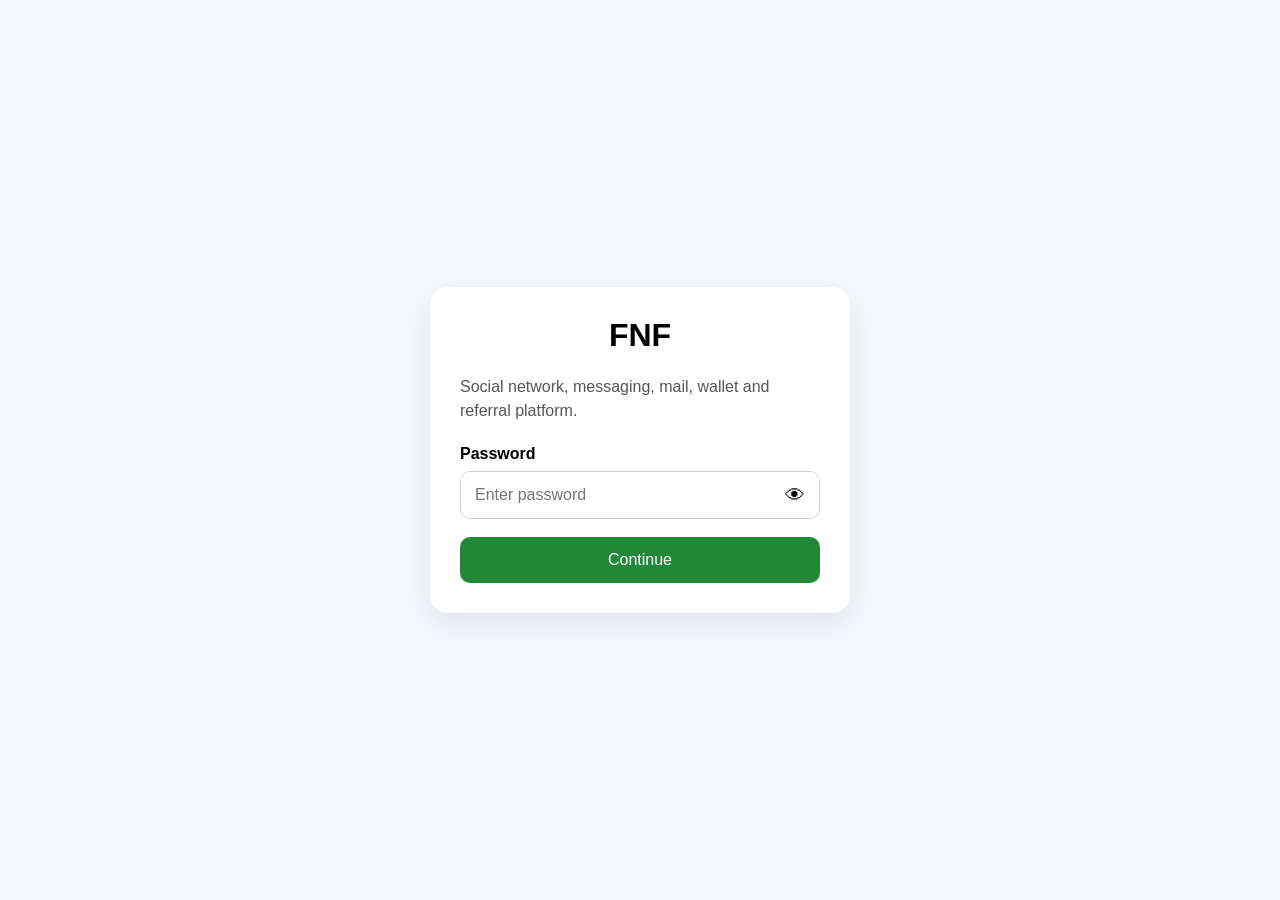
==== index.html @ 37e5d6f8 "Add files via upload" ====
<!DOCTYPE html>
<html lang="en">
<head>
  <meta charset="UTF-8">
  <meta name="viewport" content="width=device-width, initial-scale=1.0">
  <title>FNF</title>
  <link rel="stylesheet" href="style.css">
</head>
<body>
  <main class="card">
    <h1>FNF</h1>
    <p>Social network, messaging, mail, wallet and referral platform.</p>

    <label>Password</label>
    <div class="password-box">
      <input id="password" type="password" placeholder="Enter password">
      <button type="button" id="togglePassword" aria-label="Show password">👁</button>
    </div>

    <button class="primary">Continue</button>
  </main>
  <script src="app.js"></script>
</body>
</html>
---- style.css ----
*{box-sizing:border-box}body{margin:0;font-family:Arial,sans-serif;background:#f4f7fb;min-height:100vh;display:flex;align-items:center;justify-content:center}.card{width:min(92%,420px);background:#fff;padding:30px;border-radius:18px;box-shadow:0 10px 30px rgba(0,0,0,.08)}h1{text-align:center;margin-top:0}p{color:#555;line-height:1.5}label{display:block;margin:22px 0 8px;font-weight:600}.password-box{display:flex;border:1px solid #ccc;border-radius:10px;overflow:hidden}.password-box input{flex:1;border:0;padding:14px;font-size:16px;outline:0}.password-box button{border:0;background:#fff;padding:0 14px;font-size:20px;cursor:pointer}.primary{width:100%;margin-top:18px;padding:14px;border:0;border-radius:10px;background:#218838;color:#fff;font-size:16px;cursor:pointer}
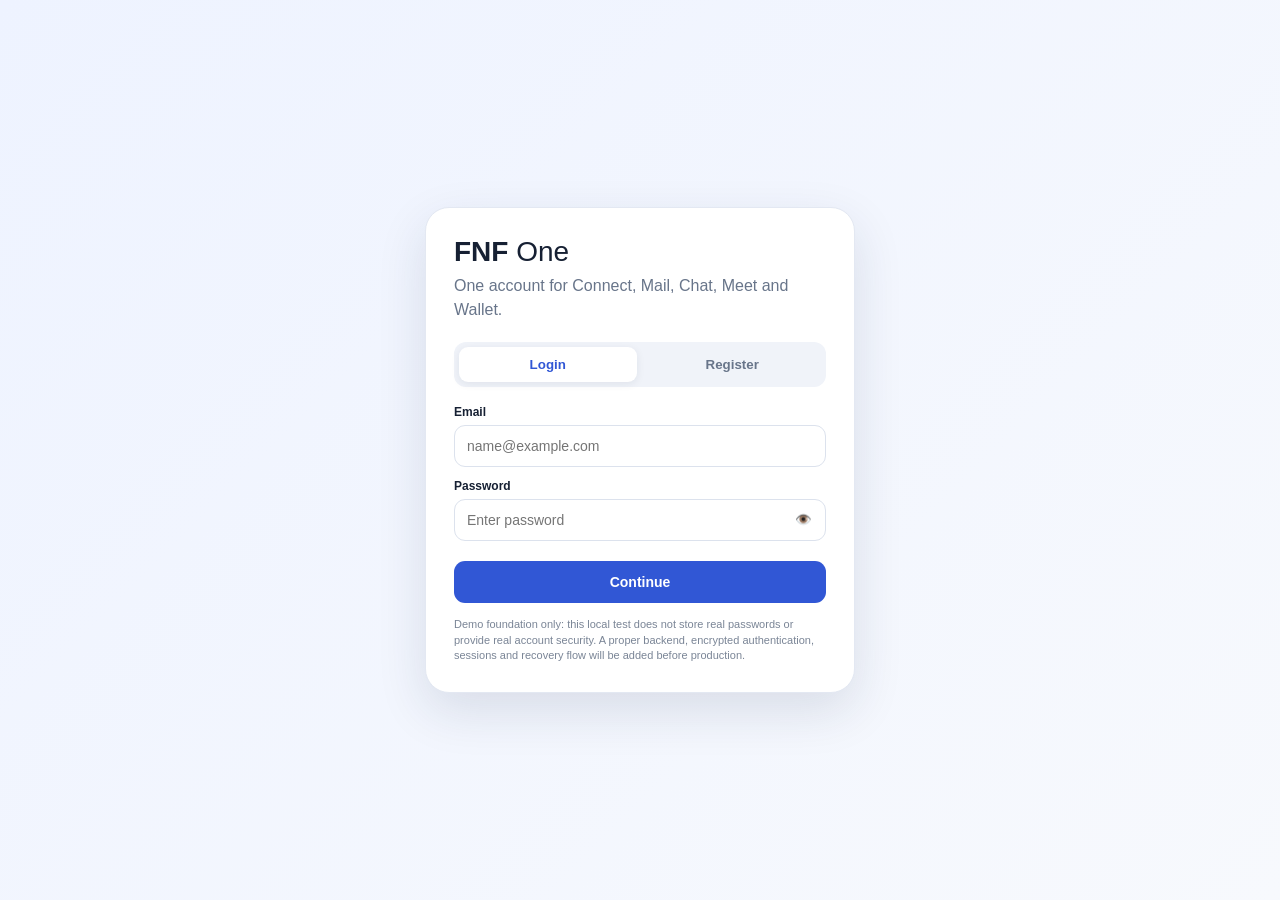
==== commit 06a1c64d: "Add files via upload" ====
--- a/index.html
+++ b/index.html
@@ -1,24 +1,203 @@
-<!DOCTYPE html>
+<!doctype html>
 <html lang="en">
 <head>
-  <meta charset="UTF-8">
-  <meta name="viewport" content="width=device-width, initial-scale=1.0">
-  <title>FNF</title>
-  <link rel="stylesheet" href="style.css">
-</head>
+<meta charset="utf-8">
+<meta name="viewport" content="width=device-width,initial-scale=1">
+<meta name="theme-color" content="#3157d5">
+<title>FNF One</title>
+<style>
+:root{--bg:#f4f7fc;--card:#fff;--text:#162033;--muted:#68758a;--line:#e3e8f2;--brand:#3157d5;--soft:#eef2ff;--shadow:0 12px 35px rgba(25,38,70,.08)}
+*{box-sizing:border-box}body{margin:0;background:var(--bg);color:var(--text);font-family:Arial,Helvetica,sans-serif}
+.top{height:68px;background:var(--card);border-bottom:1px solid var(--line);display:flex;align-items:center;justify-content:space-between;padding:0 16px;position:sticky;top:0;z-index:5}
+.logo{font-size:25px;font-weight:800;letter-spacing:-1px}.logo span{font-weight:400}.tools{display:flex;gap:7px;align-items:center}.tool,.lang,.avatar{border:1px solid var(--line);background:var(--card);color:var(--text);border-radius:11px;padding:9px 11px;font-size:14px}.avatar{width:39px;height:39px;border-radius:50%;font-weight:700;background:var(--soft)}
+main{max-width:1050px;margin:auto;padding:20px 15px 45px}
+.hero{background:linear-gradient(135deg,#fff,#eef2ff);border:1px solid var(--line);border-radius:24px;padding:26px;box-shadow:var(--shadow)}
+.kicker{font-size:11px;font-weight:800;letter-spacing:1.4px;color:var(--brand);margin:0 0 8px}
+h1{font-size:clamp(30px,7vw,46px);line-height:1.05;margin:0 0 10px;letter-spacing:-1.5px}h1 span{color:var(--brand)}
+.hero p{color:var(--muted);line-height:1.55;margin:0 0 18px;max-width:700px}
+.primary{border:0;background:var(--brand);color:#fff;border-radius:12px;padding:12px 16px;font-weight:700;font-size:14px}
+.stats{display:grid;grid-template-columns:repeat(4,1fr);gap:10px;margin:14px 0 24px}
+.stat,.service,.quick,.panel{background:var(--card);border:1px solid var(--line);border-radius:17px}
+.stat{padding:14px}.stat b{display:block;font-size:20px;margin-top:4px}.stat small{color:var(--muted)}
+h2{font-size:20px;margin:0 0 4px}.desc{margin:0 0 13px;color:var(--muted);font-size:13px}
+.services{display:grid;grid-template-columns:repeat(5,1fr);gap:10px}
+.service{padding:17px;min-height:170px;text-align:left;color:var(--text);cursor:pointer;display:flex;flex-direction:column;box-shadow:0 4px 15px rgba(25,38,70,.03)}
+.service:hover{transform:translateY(-2px);box-shadow:var(--shadow)}
+.ico{font-size:31px;margin-bottom:15px}.service b{font-size:15px}.service small{color:var(--muted);line-height:1.35;margin-top:5px}.open{margin-top:auto;color:var(--brand);font-weight:700;font-size:12px;padding-top:14px}
+.quick{margin-top:18px;padding:18px}.actions{display:flex;flex-wrap:wrap;gap:8px;margin-top:12px}.action{border:1px solid var(--line);background:var(--bg);color:var(--text);border-radius:10px;padding:10px 13px}
+.panel{margin-top:18px;padding:18px;display:flex;gap:13px;align-items:center;min-height:90px}.panel .ico{margin:0}.panel p{margin:3px 0 0;color:var(--muted);font-size:13px}
+footer{text-align:center;color:var(--muted);font-size:11px;padding:20px}
+@media(max-width:800px){.services{grid-template-columns:repeat(2,1fr)}.stats{grid-template-columns:repeat(2,1fr)}}
+@media(max-width:470px){.services{grid-template-columns:1fr}.hero{padding:21px}.top{padding:0 11px}.lang{display:none}}
+</style>
+<style>
+.meet-overlay{position:fixed;inset:0;background:rgba(10,16,30,.62);display:none;align-items:center;justify-content:center;padding:16px;z-index:50}
+.meet-modal{width:min(720px,100%);max-height:92vh;overflow:auto;background:#fff;border-radius:22px;border:1px solid #dfe5ef;box-shadow:0 25px 70px rgba(0,0,0,.25);padding:20px}
+.meet-head{display:flex;justify-content:space-between;align-items:center;gap:10px}.meet-head h2{margin:0}.close{border:0;background:#eef2f8;border-radius:10px;padding:8px 11px;font-weight:800}
+.meet-grid{display:grid;grid-template-columns:repeat(2,1fr);gap:10px;margin:16px 0}.meet-option{border:1px solid #dfe5ef;background:#f8faff;border-radius:15px;padding:16px;text-align:left;cursor:pointer}.meet-option b{display:block;margin-top:7px}.meet-option small{color:#68758a}
+.meet-stage{background:#101827;border-radius:17px;min-height:230px;display:flex;align-items:center;justify-content:center;color:#fff;text-align:center;padding:20px}.avatar-big{width:70px;height:70px;border-radius:50%;background:#3157d5;display:flex;align-items:center;justify-content:center;font-size:26px;font-weight:800;margin:auto}
+.meet-controls{display:flex;justify-content:center;gap:9px;flex-wrap:wrap;margin-top:14px}.meet-control{border:1px solid #dfe5ef;background:#fff;border-radius:11px;padding:10px 13px;font-weight:700}.meet-primary{background:#3157d5;color:#fff;border-color:#3157d5}.meet-danger{background:#fff0ef;color:#b42318}
+.meet-room{margin-top:14px;padding:13px;background:#f5f7fb;border-radius:12px;display:none}.meet-room code{font-weight:800}.copy{margin-left:7px;border:0;background:#fff;border-radius:8px;padding:6px 9px}
+@media(max-width:520px){.meet-grid{grid-template-columns:1fr}.meet-modal{padding:16px}}
+</style></head>
+
+<style>
+.auth-screen{min-height:100vh;display:flex;align-items:center;justify-content:center;padding:24px;background:linear-gradient(135deg,#eef3ff,#f7f9fd)}
+.auth-card{width:min(430px,100%);background:#fff;border:1px solid #e3e8f2;border-radius:24px;padding:28px;box-shadow:0 18px 50px rgba(25,38,70,.12)}
+.auth-brand{font-size:28px;font-weight:800;margin-bottom:6px}.auth-brand span{font-weight:400}
+.auth-sub{color:#68758a;line-height:1.5;margin:0 0 20px}
+.auth-tabs{display:flex;gap:7px;background:#f0f3f9;padding:5px;border-radius:12px;margin-bottom:18px}
+.auth-tabs button{flex:1;border:0;background:transparent;padding:10px;border-radius:9px;font-weight:700;color:#68758a}
+.auth-tabs button.active{background:#fff;color:#3157d5;box-shadow:0 2px 8px rgba(25,38,70,.08)}
+.field{margin:12px 0}.field label{display:block;font-size:12px;font-weight:700;margin-bottom:6px}.field input{width:100%;padding:12px;border:1px solid #dce2ed;border-radius:11px;font-size:14px;outline:none}.field input:focus{border-color:#3157d5}
+.password-wrap{position:relative}.password-wrap input{padding-right:46px}.eye{position:absolute;right:6px;top:5px;border:0;background:transparent;padding:8px;cursor:pointer}
+.auth-submit{width:100%;margin-top:8px;border:0;background:#3157d5;color:#fff;padding:13px;border-radius:11px;font-weight:800;font-size:14px}
+.auth-note{font-size:11px;color:#7a8596;margin-top:14px;line-height:1.45}
+.auth-error{color:#b42318;background:#fff0ef;border-radius:9px;padding:9px;font-size:12px;display:none;margin-bottom:10px}
+.logout-btn{position:fixed;right:14px;bottom:14px;border:1px solid #dce2ed;background:#fff;border-radius:10px;padding:9px 12px;font-weight:700;z-index:20}
+body.dark .auth-screen{background:#0f1420}.dark .auth-card{background:#171e2d;border-color:#2a3447}.dark .auth-sub,.dark .auth-note{color:#a8b0c0}.dark .auth-tabs{background:#20283a}.dark .auth-tabs button.active{background:#171e2d}
+@media(max-width:470px){.auth-card{padding:22px}}
+</style>
 <body>
-  <main class="card">
-    <h1>FNF</h1>
-    <p>Social network, messaging, mail, wallet and referral platform.</p>
-
-    <label>Password</label>
-    <div class="password-box">
-      <input id="password" type="password" placeholder="Enter password">
-      <button type="button" id="togglePassword" aria-label="Show password">👁</button>
+<div id="authScreen" class="auth-screen">
+  <div class="auth-card">
+    <div class="auth-brand">FNF <span>One</span></div>
+    <p class="auth-sub">One account for Connect, Mail, Chat, Meet and Wallet.</p>
+    <div class="auth-tabs">
+      <button id="loginTab" class="active" onclick="switchAuth('login')">Login</button>
+      <button id="registerTab" onclick="switchAuth('register')">Register</button>
     </div>
-
-    <button class="primary">Continue</button>
-  </main>
-  <script src="app.js"></script>
-</body>
-</html>
+    <div id="authError" class="auth-error"></div>
+    <form id="authForm" onsubmit="submitAuth(event)">
+      <div class="field" id="nameField" style="display:none">
+        <label>Full name</label><input id="fullName" type="text" autocomplete="name" placeholder="Your name">
+      </div>
+      <div class="field">
+        <label>Email</label><input id="email" type="email" autocomplete="email" placeholder="name@example.com" required>
+      </div>
+      <div class="field">
+        <label>Password</label>
+        <div class="password-wrap"><input id="password" type="password" autocomplete="current-password" placeholder="Enter password" required><button class="eye" type="button" onclick="togglePassword()">👁️</button></div>
+      </div>
+      <button class="auth-submit" id="authSubmit">Continue</button>
+    </form>
+    <div class="auth-note">Demo foundation only: this local test does not store real passwords or provide real account security. A proper backend, encrypted authentication, sessions and recovery flow will be added before production.</div>
+  </div>
+</div>
+<div id="dashboard" style="display:none">
+<header class="top">
+  <div class="logo">FNF <span>One</span></div>
+  <div class="tools">
+    <button class="tool" onclick="notify()">🔔</button>
+    <button class="tool" id="theme" onclick="theme()">🌙</button>
+    <button class="lang" onclick="language()">🌐 EN</button>
+    <button class="avatar">Z</button>
+  </div>
+</header>
+<main>
+<section class="hero">
+<p class="kicker">ONE PLACE • EVERYTHING CONNECTED</p>
+<h1>Welcome to <span>FNF One</span> 👋</h1>
+<p>Your social network, mail, chat, meetings and wallet — designed to work together in one simple platform.</p>
+<button class="primary" onclick="openMeet()">🎥 Start Meeting</button>
+</section>
+
+<section class="stats">
+<div class="stat">✉️<b>3</b><small>New Mail</small></div>
+<div class="stat">💬<b>2</b><small>New Messages</small></div>
+<div class="stat">🎥<b>1</b><small>Upcoming Meeting</small></div>
+<div class="stat">🔔<b>4</b><small>Notifications</small></div>
+</section>
+
+<section>
+<h2>FNF One Services</h2><p class="desc">Everything you need in one dashboard.</p>
+<div class="services">
+<button class="service" onclick="show('FNF Connect','Social network area selected. Feed, posts, friends and profiles will be added step by step.')"><span class="ico">🏠</span><b>FNF Connect</b><small>Social network, feed & friends</small><span class="open">Open →</span></button>
+<button class="service" onclick="show('FNF Mail','Mail area selected. Inbox, compose, sent mail and attachments will be added step by step.')"><span class="ico">✉️</span><b>FNF Mail</b><small>Inbox, sent & compose</small><span class="open">Open →</span></button>
+<button class="service" onclick="show('FNF Chat','Chat area selected. Private and group messaging will be added step by step.')"><span class="ico">💬</span><b>FNF Chat</b><small>Private & group messaging</small><span class="open">Open →</span></button>
+<button class="service" onclick="openMeet()"><span class="ico">🎥</span><b>FNF Meet</b><small>Group video meetings</small><span class="open">Open →</span></button>
+<button class="service" onclick="show('FNF Wallet','Wallet area selected. Secure wallet, KYC and payment integrations will be developed later with appropriate compliance.')"><span class="ico">💰</span><b>FNF Wallet</b><small>Wallet & payment features</small><span class="open">Open →</span></button>
+</div>
+</section>
+
+<section class="quick"><h2>Quick Actions</h2><p class="desc">Start common tasks without leaving the dashboard.</p>
+<div class="actions">
+<button class="action" onclick="show('Create Post','Post creation area selected.')">＋ Create Post</button>
+<button class="action" onclick="show('Compose Mail','Mail composer selected.')">✉ Compose Mail</button>
+<button class="action" onclick="show('New Chat','New chat selected.')">＋ New Chat</button>
+<button class="action" onclick="openMeet()">🎥 Start Meeting</button>
+</div></section>
+
+<section class="panel" id="panel"><span class="ico">✨</span><div><h2>Ready when you are</h2><p>Select a service or quick action to preview it here.</p></div></section>
+</main>
+<footer>FNF One MVP v3 • Standalone foundation test</footer>
+<script>
+function show(t,m){document.getElementById('panel').innerHTML='<span class="ico">✨</span><div><h2>'+t+'</h2><p>'+m+'</p></div>';document.getElementById('panel').scrollIntoView({behavior:'smooth',block:'nearest'})}
+function theme(){document.body.classList.toggle('dark');document.getElementById('theme').textContent=document.body.classList.contains('dark')?'☀️':'🌙';}
+function language(){alert('Language system foundation is ready. More languages will be added in future versions.');}
+function notify(){alert('Notifications center — foundation ready.');}
+
+let authMode="login";
+function switchAuth(mode){
+  authMode=mode;
+  document.getElementById("loginTab").classList.toggle("active",mode==="login");
+  document.getElementById("registerTab").classList.toggle("active",mode==="register");
+  document.getElementById("nameField").style.display=mode==="register"?"block":"none";
+  document.getElementById("authSubmit").textContent=mode==="register"?"Create account":"Continue";
+  document.getElementById("authError").style.display="none";
+}
+function togglePassword(){
+  const p=document.getElementById("password");
+  p.type=p.type==="password"?"text":"password";
+}
+function submitAuth(e){
+  e.preventDefault();
+  const email=document.getElementById("email").value.trim();
+  const name=document.getElementById("fullName").value.trim();
+  if(authMode==="register" && !name){return showAuthError("Please enter your name.");}
+  if(!email){return showAuthError("Please enter a valid email.");}
+  document.getElementById("authScreen").style.display="none";
+  document.getElementById("dashboard").style.display="block";
+  document.getElementById("logoutBtn").style.display="block";
+}
+function showAuthError(t){const e=document.getElementById("authError");e.textContent=t;e.style.display="block"}
+function logout(){
+  document.getElementById("dashboard").style.display="none";
+  document.getElementById("logoutBtn").style.display="none";
+  document.getElementById("authScreen").style.display="flex";
+  document.getElementById("password").value="";
+}
+
+function openMeet(){document.getElementById('meetOverlay').style.display='flex'}
+function closeMeet(){document.getElementById('meetOverlay').style.display='none'}
+function createMeeting(){
+ const id='FNF-'+Math.floor(100000+Math.random()*900000);
+ document.getElementById('roomId').textContent=id; document.getElementById('roomBox').style.display='block';
+ document.getElementById('meetStage').innerHTML='<div><div class="avatar-big">Z</div><h2 style="margin:12px 0 5px">Ready to start</h2><p style="margin:0;color:#b9c2d2">Room '+id+' is prepared for participants.</p></div>';
+}
+function joinMeeting(){
+ const id=prompt('Enter Meeting ID or link:');
+ if(!id)return;
+ document.getElementById('roomId').textContent=id;document.getElementById('roomBox').style.display='block';
+ document.getElementById('meetStage').innerHTML='<div><div class="avatar-big">→</div><h2 style="margin:12px 0 5px">Join preview</h2><p style="margin:0;color:#b9c2d2">Meeting ID: '+escapeHtml(id)+'</p></div>';
+}
+function toggleMic(b){b.textContent=b.textContent.includes('On')?'🔇 Mic Off':'🎤 Mic On'}
+function toggleCam(b){b.textContent=b.textContent.includes('On')?'📷 Camera Off':'📷 Camera On'}
+function copyRoom(){navigator.clipboard?.writeText(document.getElementById('roomId').textContent);}
+function escapeHtml(x){return String(x).replace(/[&<>'"]/g,c=>({'&':'&amp;','<':'&lt;','>':'&gt;',"'":'&#39;','"':'&quot;'}[c]))}
+</script>
+
+<div id="meetOverlay" class="meet-overlay" onclick="if(event.target===this)closeMeet()">
+  <div class="meet-modal">
+    <div class="meet-head"><div><div class="kicker">FNF MEET</div><h2>Start or join a meeting</h2></div><button class="close" onclick="closeMeet()">✕</button></div>
+    <div class="meet-grid">
+      <button class="meet-option" onclick="createMeeting()">🎥<b>Create Meeting</b><small>Start a new meeting room.</small></button>
+      <button class="meet-option" onclick="joinMeeting()">🔗<b>Join Meeting</b><small>Enter a meeting ID or link.</small></button>
+    </div>
+    <div id="meetStage" class="meet-stage"><div><div class="avatar-big">Z</div><h2 style="margin:12px 0 5px">Meeting preview</h2><p style="margin:0;color:#b9c2d2">Your camera and microphone controls will appear here.</p></div></div>
+    <div id="roomBox" class="meet-room">Meeting ID: <code id="roomId">FNF-000000</code><button class="copy" onclick="copyRoom()">Copy</button></div>
+    <div class="meet-controls"><button class="meet-control" onclick="toggleMic(this)">🎤 Mic On</button><button class="meet-control" onclick="toggleCam(this)">📷 Camera On</button><button class="meet-control">💬 Chat</button><button class="meet-control">🖥️ Share</button><button class="meet-control meet-danger" onclick="closeMeet()">🚪 Leave</button></div>
+    <p class="auth-note">Prototype stage: this screen prepares the meeting flow. Real multi-person audio/video requires a secure backend and real-time WebRTC/SFU infrastructure, which we will add later.</p>
+  </div>
+</div>
+</div><button id="logoutBtn" class="logout-btn" style="display:none" onclick="logout()">Log out</button></body></html>
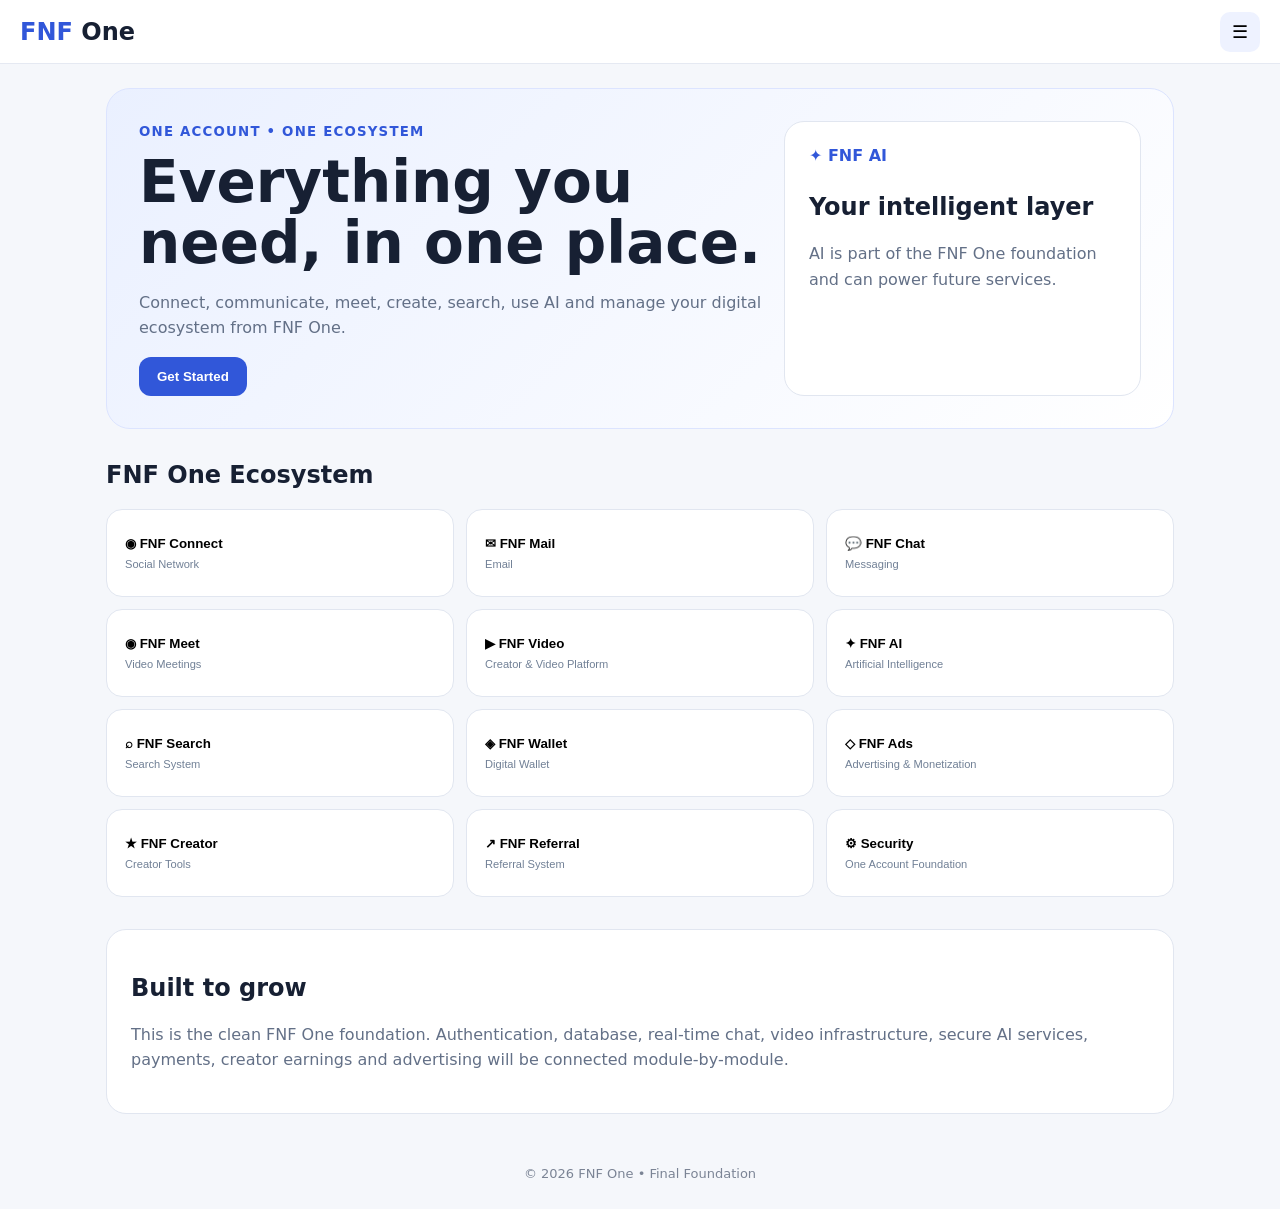
==== commit 5da9b767: "Add files via upload" ====
--- a/index.html
+++ b/index.html
@@ -1,203 +1 @@
-<!doctype html>
-<html lang="en">
-<head>
-<meta charset="utf-8">
-<meta name="viewport" content="width=device-width,initial-scale=1">
-<meta name="theme-color" content="#3157d5">
-<title>FNF One</title>
-<style>
-:root{--bg:#f4f7fc;--card:#fff;--text:#162033;--muted:#68758a;--line:#e3e8f2;--brand:#3157d5;--soft:#eef2ff;--shadow:0 12px 35px rgba(25,38,70,.08)}
-*{box-sizing:border-box}body{margin:0;background:var(--bg);color:var(--text);font-family:Arial,Helvetica,sans-serif}
-.top{height:68px;background:var(--card);border-bottom:1px solid var(--line);display:flex;align-items:center;justify-content:space-between;padding:0 16px;position:sticky;top:0;z-index:5}
-.logo{font-size:25px;font-weight:800;letter-spacing:-1px}.logo span{font-weight:400}.tools{display:flex;gap:7px;align-items:center}.tool,.lang,.avatar{border:1px solid var(--line);background:var(--card);color:var(--text);border-radius:11px;padding:9px 11px;font-size:14px}.avatar{width:39px;height:39px;border-radius:50%;font-weight:700;background:var(--soft)}
-main{max-width:1050px;margin:auto;padding:20px 15px 45px}
-.hero{background:linear-gradient(135deg,#fff,#eef2ff);border:1px solid var(--line);border-radius:24px;padding:26px;box-shadow:var(--shadow)}
-.kicker{font-size:11px;font-weight:800;letter-spacing:1.4px;color:var(--brand);margin:0 0 8px}
-h1{font-size:clamp(30px,7vw,46px);line-height:1.05;margin:0 0 10px;letter-spacing:-1.5px}h1 span{color:var(--brand)}
-.hero p{color:var(--muted);line-height:1.55;margin:0 0 18px;max-width:700px}
-.primary{border:0;background:var(--brand);color:#fff;border-radius:12px;padding:12px 16px;font-weight:700;font-size:14px}
-.stats{display:grid;grid-template-columns:repeat(4,1fr);gap:10px;margin:14px 0 24px}
-.stat,.service,.quick,.panel{background:var(--card);border:1px solid var(--line);border-radius:17px}
-.stat{padding:14px}.stat b{display:block;font-size:20px;margin-top:4px}.stat small{color:var(--muted)}
-h2{font-size:20px;margin:0 0 4px}.desc{margin:0 0 13px;color:var(--muted);font-size:13px}
-.services{display:grid;grid-template-columns:repeat(5,1fr);gap:10px}
-.service{padding:17px;min-height:170px;text-align:left;color:var(--text);cursor:pointer;display:flex;flex-direction:column;box-shadow:0 4px 15px rgba(25,38,70,.03)}
-.service:hover{transform:translateY(-2px);box-shadow:var(--shadow)}
-.ico{font-size:31px;margin-bottom:15px}.service b{font-size:15px}.service small{color:var(--muted);line-height:1.35;margin-top:5px}.open{margin-top:auto;color:var(--brand);font-weight:700;font-size:12px;padding-top:14px}
-.quick{margin-top:18px;padding:18px}.actions{display:flex;flex-wrap:wrap;gap:8px;margin-top:12px}.action{border:1px solid var(--line);background:var(--bg);color:var(--text);border-radius:10px;padding:10px 13px}
-.panel{margin-top:18px;padding:18px;display:flex;gap:13px;align-items:center;min-height:90px}.panel .ico{margin:0}.panel p{margin:3px 0 0;color:var(--muted);font-size:13px}
-footer{text-align:center;color:var(--muted);font-size:11px;padding:20px}
-@media(max-width:800px){.services{grid-template-columns:repeat(2,1fr)}.stats{grid-template-columns:repeat(2,1fr)}}
-@media(max-width:470px){.services{grid-template-columns:1fr}.hero{padding:21px}.top{padding:0 11px}.lang{display:none}}
-</style>
-<style>
-.meet-overlay{position:fixed;inset:0;background:rgba(10,16,30,.62);display:none;align-items:center;justify-content:center;padding:16px;z-index:50}
-.meet-modal{width:min(720px,100%);max-height:92vh;overflow:auto;background:#fff;border-radius:22px;border:1px solid #dfe5ef;box-shadow:0 25px 70px rgba(0,0,0,.25);padding:20px}
-.meet-head{display:flex;justify-content:space-between;align-items:center;gap:10px}.meet-head h2{margin:0}.close{border:0;background:#eef2f8;border-radius:10px;padding:8px 11px;font-weight:800}
-.meet-grid{display:grid;grid-template-columns:repeat(2,1fr);gap:10px;margin:16px 0}.meet-option{border:1px solid #dfe5ef;background:#f8faff;border-radius:15px;padding:16px;text-align:left;cursor:pointer}.meet-option b{display:block;margin-top:7px}.meet-option small{color:#68758a}
-.meet-stage{background:#101827;border-radius:17px;min-height:230px;display:flex;align-items:center;justify-content:center;color:#fff;text-align:center;padding:20px}.avatar-big{width:70px;height:70px;border-radius:50%;background:#3157d5;display:flex;align-items:center;justify-content:center;font-size:26px;font-weight:800;margin:auto}
-.meet-controls{display:flex;justify-content:center;gap:9px;flex-wrap:wrap;margin-top:14px}.meet-control{border:1px solid #dfe5ef;background:#fff;border-radius:11px;padding:10px 13px;font-weight:700}.meet-primary{background:#3157d5;color:#fff;border-color:#3157d5}.meet-danger{background:#fff0ef;color:#b42318}
-.meet-room{margin-top:14px;padding:13px;background:#f5f7fb;border-radius:12px;display:none}.meet-room code{font-weight:800}.copy{margin-left:7px;border:0;background:#fff;border-radius:8px;padding:6px 9px}
-@media(max-width:520px){.meet-grid{grid-template-columns:1fr}.meet-modal{padding:16px}}
-</style></head>
-
-<style>
-.auth-screen{min-height:100vh;display:flex;align-items:center;justify-content:center;padding:24px;background:linear-gradient(135deg,#eef3ff,#f7f9fd)}
-.auth-card{width:min(430px,100%);background:#fff;border:1px solid #e3e8f2;border-radius:24px;padding:28px;box-shadow:0 18px 50px rgba(25,38,70,.12)}
-.auth-brand{font-size:28px;font-weight:800;margin-bottom:6px}.auth-brand span{font-weight:400}
-.auth-sub{color:#68758a;line-height:1.5;margin:0 0 20px}
-.auth-tabs{display:flex;gap:7px;background:#f0f3f9;padding:5px;border-radius:12px;margin-bottom:18px}
-.auth-tabs button{flex:1;border:0;background:transparent;padding:10px;border-radius:9px;font-weight:700;color:#68758a}
-.auth-tabs button.active{background:#fff;color:#3157d5;box-shadow:0 2px 8px rgba(25,38,70,.08)}
-.field{margin:12px 0}.field label{display:block;font-size:12px;font-weight:700;margin-bottom:6px}.field input{width:100%;padding:12px;border:1px solid #dce2ed;border-radius:11px;font-size:14px;outline:none}.field input:focus{border-color:#3157d5}
-.password-wrap{position:relative}.password-wrap input{padding-right:46px}.eye{position:absolute;right:6px;top:5px;border:0;background:transparent;padding:8px;cursor:pointer}
-.auth-submit{width:100%;margin-top:8px;border:0;background:#3157d5;color:#fff;padding:13px;border-radius:11px;font-weight:800;font-size:14px}
-.auth-note{font-size:11px;color:#7a8596;margin-top:14px;line-height:1.45}
-.auth-error{color:#b42318;background:#fff0ef;border-radius:9px;padding:9px;font-size:12px;display:none;margin-bottom:10px}
-.logout-btn{position:fixed;right:14px;bottom:14px;border:1px solid #dce2ed;background:#fff;border-radius:10px;padding:9px 12px;font-weight:700;z-index:20}
-body.dark .auth-screen{background:#0f1420}.dark .auth-card{background:#171e2d;border-color:#2a3447}.dark .auth-sub,.dark .auth-note{color:#a8b0c0}.dark .auth-tabs{background:#20283a}.dark .auth-tabs button.active{background:#171e2d}
-@media(max-width:470px){.auth-card{padding:22px}}
-</style>
-<body>
-<div id="authScreen" class="auth-screen">
-  <div class="auth-card">
-    <div class="auth-brand">FNF <span>One</span></div>
-    <p class="auth-sub">One account for Connect, Mail, Chat, Meet and Wallet.</p>
-    <div class="auth-tabs">
-      <button id="loginTab" class="active" onclick="switchAuth('login')">Login</button>
-      <button id="registerTab" onclick="switchAuth('register')">Register</button>
-    </div>
-    <div id="authError" class="auth-error"></div>
-    <form id="authForm" onsubmit="submitAuth(event)">
-      <div class="field" id="nameField" style="display:none">
-        <label>Full name</label><input id="fullName" type="text" autocomplete="name" placeholder="Your name">
-      </div>
-      <div class="field">
-        <label>Email</label><input id="email" type="email" autocomplete="email" placeholder="name@example.com" required>
-      </div>
-      <div class="field">
-        <label>Password</label>
-        <div class="password-wrap"><input id="password" type="password" autocomplete="current-password" placeholder="Enter password" required><button class="eye" type="button" onclick="togglePassword()">👁️</button></div>
-      </div>
-      <button class="auth-submit" id="authSubmit">Continue</button>
-    </form>
-    <div class="auth-note">Demo foundation only: this local test does not store real passwords or provide real account security. A proper backend, encrypted authentication, sessions and recovery flow will be added before production.</div>
-  </div>
-</div>
-<div id="dashboard" style="display:none">
-<header class="top">
-  <div class="logo">FNF <span>One</span></div>
-  <div class="tools">
-    <button class="tool" onclick="notify()">🔔</button>
-    <button class="tool" id="theme" onclick="theme()">🌙</button>
-    <button class="lang" onclick="language()">🌐 EN</button>
-    <button class="avatar">Z</button>
-  </div>
-</header>
-<main>
-<section class="hero">
-<p class="kicker">ONE PLACE • EVERYTHING CONNECTED</p>
-<h1>Welcome to <span>FNF One</span> 👋</h1>
-<p>Your social network, mail, chat, meetings and wallet — designed to work together in one simple platform.</p>
-<button class="primary" onclick="openMeet()">🎥 Start Meeting</button>
-</section>
-
-<section class="stats">
-<div class="stat">✉️<b>3</b><small>New Mail</small></div>
-<div class="stat">💬<b>2</b><small>New Messages</small></div>
-<div class="stat">🎥<b>1</b><small>Upcoming Meeting</small></div>
-<div class="stat">🔔<b>4</b><small>Notifications</small></div>
-</section>
-
-<section>
-<h2>FNF One Services</h2><p class="desc">Everything you need in one dashboard.</p>
-<div class="services">
-<button class="service" onclick="show('FNF Connect','Social network area selected. Feed, posts, friends and profiles will be added step by step.')"><span class="ico">🏠</span><b>FNF Connect</b><small>Social network, feed & friends</small><span class="open">Open →</span></button>
-<button class="service" onclick="show('FNF Mail','Mail area selected. Inbox, compose, sent mail and attachments will be added step by step.')"><span class="ico">✉️</span><b>FNF Mail</b><small>Inbox, sent & compose</small><span class="open">Open →</span></button>
-<button class="service" onclick="show('FNF Chat','Chat area selected. Private and group messaging will be added step by step.')"><span class="ico">💬</span><b>FNF Chat</b><small>Private & group messaging</small><span class="open">Open →</span></button>
-<button class="service" onclick="openMeet()"><span class="ico">🎥</span><b>FNF Meet</b><small>Group video meetings</small><span class="open">Open →</span></button>
-<button class="service" onclick="show('FNF Wallet','Wallet area selected. Secure wallet, KYC and payment integrations will be developed later with appropriate compliance.')"><span class="ico">💰</span><b>FNF Wallet</b><small>Wallet & payment features</small><span class="open">Open →</span></button>
-</div>
-</section>
-
-<section class="quick"><h2>Quick Actions</h2><p class="desc">Start common tasks without leaving the dashboard.</p>
-<div class="actions">
-<button class="action" onclick="show('Create Post','Post creation area selected.')">＋ Create Post</button>
-<button class="action" onclick="show('Compose Mail','Mail composer selected.')">✉ Compose Mail</button>
-<button class="action" onclick="show('New Chat','New chat selected.')">＋ New Chat</button>
-<button class="action" onclick="openMeet()">🎥 Start Meeting</button>
-</div></section>
-
-<section class="panel" id="panel"><span class="ico">✨</span><div><h2>Ready when you are</h2><p>Select a service or quick action to preview it here.</p></div></section>
-</main>
-<footer>FNF One MVP v3 • Standalone foundation test</footer>
-<script>
-function show(t,m){document.getElementById('panel').innerHTML='<span class="ico">✨</span><div><h2>'+t+'</h2><p>'+m+'</p></div>';document.getElementById('panel').scrollIntoView({behavior:'smooth',block:'nearest'})}
-function theme(){document.body.classList.toggle('dark');document.getElementById('theme').textContent=document.body.classList.contains('dark')?'☀️':'🌙';}
-function language(){alert('Language system foundation is ready. More languages will be added in future versions.');}
-function notify(){alert('Notifications center — foundation ready.');}
-
-let authMode="login";
-function switchAuth(mode){
-  authMode=mode;
-  document.getElementById("loginTab").classList.toggle("active",mode==="login");
-  document.getElementById("registerTab").classList.toggle("active",mode==="register");
-  document.getElementById("nameField").style.display=mode==="register"?"block":"none";
-  document.getElementById("authSubmit").textContent=mode==="register"?"Create account":"Continue";
-  document.getElementById("authError").style.display="none";
-}
-function togglePassword(){
-  const p=document.getElementById("password");
-  p.type=p.type==="password"?"text":"password";
-}
-function submitAuth(e){
-  e.preventDefault();
-  const email=document.getElementById("email").value.trim();
-  const name=document.getElementById("fullName").value.trim();
-  if(authMode==="register" && !name){return showAuthError("Please enter your name.");}
-  if(!email){return showAuthError("Please enter a valid email.");}
-  document.getElementById("authScreen").style.display="none";
-  document.getElementById("dashboard").style.display="block";
-  document.getElementById("logoutBtn").style.display="block";
-}
-function showAuthError(t){const e=document.getElementById("authError");e.textContent=t;e.style.display="block"}
-function logout(){
-  document.getElementById("dashboard").style.display="none";
-  document.getElementById("logoutBtn").style.display="none";
-  document.getElementById("authScreen").style.display="flex";
-  document.getElementById("password").value="";
-}
-
-function openMeet(){document.getElementById('meetOverlay').style.display='flex'}
-function closeMeet(){document.getElementById('meetOverlay').style.display='none'}
-function createMeeting(){
- const id='FNF-'+Math.floor(100000+Math.random()*900000);
- document.getElementById('roomId').textContent=id; document.getElementById('roomBox').style.display='block';
- document.getElementById('meetStage').innerHTML='<div><div class="avatar-big">Z</div><h2 style="margin:12px 0 5px">Ready to start</h2><p style="margin:0;color:#b9c2d2">Room '+id+' is prepared for participants.</p></div>';
-}
-function joinMeeting(){
- const id=prompt('Enter Meeting ID or link:');
- if(!id)return;
- document.getElementById('roomId').textContent=id;document.getElementById('roomBox').style.display='block';
- document.getElementById('meetStage').innerHTML='<div><div class="avatar-big">→</div><h2 style="margin:12px 0 5px">Join preview</h2><p style="margin:0;color:#b9c2d2">Meeting ID: '+escapeHtml(id)+'</p></div>';
-}
-function toggleMic(b){b.textContent=b.textContent.includes('On')?'🔇 Mic Off':'🎤 Mic On'}
-function toggleCam(b){b.textContent=b.textContent.includes('On')?'📷 Camera Off':'📷 Camera On'}
-function copyRoom(){navigator.clipboard?.writeText(document.getElementById('roomId').textContent);}
-function escapeHtml(x){return String(x).replace(/[&<>'"]/g,c=>({'&':'&amp;','<':'&lt;','>':'&gt;',"'":'&#39;','"':'&quot;'}[c]))}
-</script>
-
-<div id="meetOverlay" class="meet-overlay" onclick="if(event.target===this)closeMeet()">
-  <div class="meet-modal">
-    <div class="meet-head"><div><div class="kicker">FNF MEET</div><h2>Start or join a meeting</h2></div><button class="close" onclick="closeMeet()">✕</button></div>
-    <div class="meet-grid">
-      <button class="meet-option" onclick="createMeeting()">🎥<b>Create Meeting</b><small>Start a new meeting room.</small></button>
-      <button class="meet-option" onclick="joinMeeting()">🔗<b>Join Meeting</b><small>Enter a meeting ID or link.</small></button>
-    </div>
-    <div id="meetStage" class="meet-stage"><div><div class="avatar-big">Z</div><h2 style="margin:12px 0 5px">Meeting preview</h2><p style="margin:0;color:#b9c2d2">Your camera and microphone controls will appear here.</p></div></div>
-    <div id="roomBox" class="meet-room">Meeting ID: <code id="roomId">FNF-000000</code><button class="copy" onclick="copyRoom()">Copy</button></div>
-    <div class="meet-controls"><button class="meet-control" onclick="toggleMic(this)">🎤 Mic On</button><button class="meet-control" onclick="toggleCam(this)">📷 Camera On</button><button class="meet-control">💬 Chat</button><button class="meet-control">🖥️ Share</button><button class="meet-control meet-danger" onclick="closeMeet()">🚪 Leave</button></div>
-    <p class="auth-note">Prototype stage: this screen prepares the meeting flow. Real multi-person audio/video requires a secure backend and real-time WebRTC/SFU infrastructure, which we will add later.</p>
-  </div>
-</div>
-</div><button id="logoutBtn" class="logout-btn" style="display:none" onclick="logout()">Log out</button></body></html>+<!doctype html><html lang="en"><head><meta charset="utf-8"><meta name="viewport" content="width=device-width,initial-scale=1"><meta name="theme-color" content="#3157d9"><title>FNF One</title><link rel="stylesheet" href="style.css"></head><body><header><div class="brand">FNF <span>One</span></div><button id="menu">☰</button></header><main><section class="hero"><div><small>ONE ACCOUNT • ONE ECOSYSTEM</small><h1>Everything you need, in one place.</h1><p>Connect, communicate, meet, create, search, use AI and manage your digital ecosystem from FNF One.</p><button class="primary" id="start">Get Started</button></div><div class="ai"><b>✦ FNF AI</b><h2>Your intelligent layer</h2><p>AI is part of the FNF One foundation and can power future services.</p></div></section><section><h2>FNF One Ecosystem</h2><div class="grid"><button>◉ FNF Connect<small>Social Network</small></button><button>✉ FNF Mail<small>Email</small></button><button>💬 FNF Chat<small>Messaging</small></button><button>◉ FNF Meet<small>Video Meetings</small></button><button>▶ FNF Video<small>Creator & Video Platform</small></button><button>✦ FNF AI<small>Artificial Intelligence</small></button><button>⌕ FNF Search<small>Search System</small></button><button>◈ FNF Wallet<small>Digital Wallet</small></button><button>◇ FNF Ads<small>Advertising & Monetization</small></button><button>★ FNF Creator<small>Creator Tools</small></button><button>↗ FNF Referral<small>Referral System</small></button><button>⚙ Security<small>One Account Foundation</small></button></div></section><section class="info"><h2>Built to grow</h2><p>This is the clean FNF One foundation. Authentication, database, real-time chat, video infrastructure, secure AI services, payments, creator earnings and advertising will be connected module-by-module.</p></section></main><footer>© 2026 FNF One • Final Foundation</footer><div id="toast"></div><script src="app.js"></script></body></html>
--- a/style.css
+++ b/style.css
@@ -0,0 +1 @@
+*{box-sizing:border-box}body{margin:0;font-family:system-ui,-apple-system,Segoe UI,sans-serif;background:#f5f7fb;color:#172033}header{height:64px;background:#fff;border-bottom:1px solid #e5e9f2;display:flex;align-items:center;justify-content:space-between;padding:0 20px;position:sticky;top:0;z-index:2}.brand{font-size:24px;font-weight:900;color:#3157d9}.brand span{color:#172033}header button{border:0;border-radius:10px;padding:9px 12px;background:#eef2ff;font-size:18px}main{max-width:1100px;margin:auto;padding:24px 16px}.hero{display:grid;grid-template-columns:1.4fr .8fr;gap:20px;padding:32px;border-radius:24px;background:linear-gradient(135deg,#eaf0ff,#fff);border:1px solid #dce4ff}.hero small{font-weight:800;letter-spacing:1.2px;color:#3157d9}.hero h1{font-size:clamp(34px,6vw,58px);line-height:1.05;margin:12px 0}.hero p,.info p,.ai p{color:#637087;line-height:1.6}.primary{border:0;border-radius:12px;padding:12px 18px;background:#3157d9;color:#fff;font-weight:800}.ai{background:#fff;border:1px solid #e1e6f0;border-radius:20px;padding:24px}.ai>b{color:#3157d9}.ai h2{margin-top:28px}section+section{margin-top:32px}.grid{display:grid;grid-template-columns:repeat(3,1fr);gap:12px}.grid button{border:1px solid #e1e6f0;background:#fff;border-radius:16px;padding:18px;text-align:left;font-weight:800;min-height:88px;cursor:pointer}.grid small{display:block;color:#718096;font-weight:500;margin-top:7px}.info{background:#fff;border:1px solid #e1e6f0;border-radius:20px;padding:24px}footer{text-align:center;padding:28px;color:#7b8495;font-size:13px}#toast{position:fixed;bottom:20px;left:50%;transform:translateX(-50%);background:#172033;color:#fff;padding:10px 15px;border-radius:10px;opacity:0;transition:.2s}#toast.show{opacity:1}@media(max-width:760px){.hero{grid-template-columns:1fr;padding:24px}.grid{grid-template-columns:1fr 1fr}}@media(max-width:480px){.grid{grid-template-columns:1fr}}
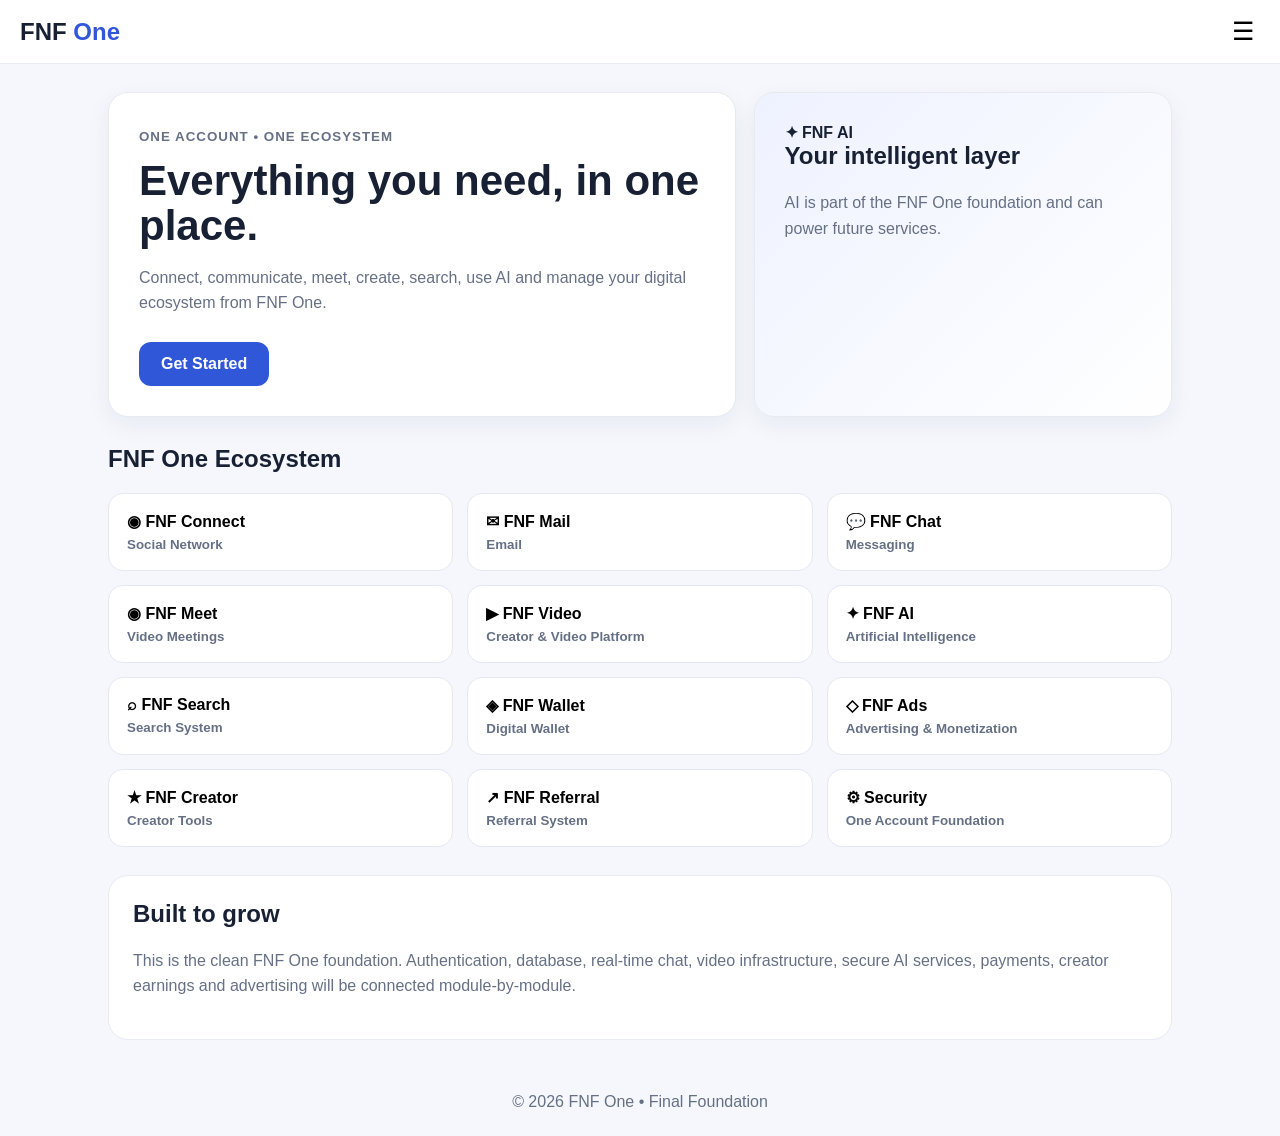
==== commit cdd0e05b: "Enhance index.html with styles and modal Added styles and modal functionality to enhance the user in" ====
--- a/index.html
+++ b/index.html
@@ -1 +1,114 @@
-<!doctype html><html lang="en"><head><meta charset="utf-8"><meta name="viewport" content="width=device-width,initial-scale=1"><meta name="theme-color" content="#3157d9"><title>FNF One</title><link rel="stylesheet" href="style.css"></head><body><header><div class="brand">FNF <span>One</span></div><button id="menu">☰</button></header><main><section class="hero"><div><small>ONE ACCOUNT • ONE ECOSYSTEM</small><h1>Everything you need, in one place.</h1><p>Connect, communicate, meet, create, search, use AI and manage your digital ecosystem from FNF One.</p><button class="primary" id="start">Get Started</button></div><div class="ai"><b>✦ FNF AI</b><h2>Your intelligent layer</h2><p>AI is part of the FNF One foundation and can power future services.</p></div></section><section><h2>FNF One Ecosystem</h2><div class="grid"><button>◉ FNF Connect<small>Social Network</small></button><button>✉ FNF Mail<small>Email</small></button><button>💬 FNF Chat<small>Messaging</small></button><button>◉ FNF Meet<small>Video Meetings</small></button><button>▶ FNF Video<small>Creator & Video Platform</small></button><button>✦ FNF AI<small>Artificial Intelligence</small></button><button>⌕ FNF Search<small>Search System</small></button><button>◈ FNF Wallet<small>Digital Wallet</small></button><button>◇ FNF Ads<small>Advertising & Monetization</small></button><button>★ FNF Creator<small>Creator Tools</small></button><button>↗ FNF Referral<small>Referral System</small></button><button>⚙ Security<small>One Account Foundation</small></button></div></section><section class="info"><h2>Built to grow</h2><p>This is the clean FNF One foundation. Authentication, database, real-time chat, video infrastructure, secure AI services, payments, creator earnings and advertising will be connected module-by-module.</p></section></main><footer>© 2026 FNF One • Final Foundation</footer><div id="toast"></div><script src="app.js"></script></body></html>
+<!doctype html>
+<html lang="en">
+<head>
+<meta charset="utf-8">
+<meta name="viewport" content="width=device-width,initial-scale=1">
+<meta name="theme-color" content="#3157d9">
+<title>FNF One</title>
+<style>
+:root{--blue:#3157d9;--bg:#f5f7fc;--text:#182033;--muted:#667085;--card:#fff}
+*{box-sizing:border-box}
+body{margin:0;font-family:Arial,sans-serif;background:var(--bg);color:var(--text)}
+header{height:64px;background:#fff;display:flex;align-items:center;justify-content:space-between;padding:0 20px;border-bottom:1px solid #e7eaf1;position:sticky;top:0;z-index:5}
+.brand{font-size:24px;font-weight:800}.brand span{color:var(--blue)}
+#menu{border:0;background:transparent;font-size:25px;cursor:pointer}
+main{max-width:1100px;margin:auto;padding:28px 18px}
+.hero{display:grid;grid-template-columns:1.5fr 1fr;gap:18px;align-items:stretch}
+.hero>div{background:var(--card);border:1px solid #e7eaf1;border-radius:20px;padding:30px;box-shadow:0 8px 25px rgba(20,35,80,.06)}
+small{display:block;color:var(--muted);margin-top:6px}
+.hero small{letter-spacing:1px;font-weight:700}
+h1{font-size:42px;line-height:1.08;margin:14px 0}
+h2{margin-top:0}.hero p{color:var(--muted);line-height:1.6}
+.primary{background:var(--blue);color:#fff;border:0;border-radius:12px;padding:13px 22px;font-size:16px;font-weight:700;cursor:pointer;margin-top:10px}
+.primary:active,.grid button:active{transform:scale(.98)}
+.ai{background:linear-gradient(135deg,#eef2ff,#fff)!important}
+section:not(.hero){margin-top:28px}
+.grid{display:grid;grid-template-columns:repeat(3,1fr);gap:14px}
+.grid button{background:#fff;border:1px solid #e4e8f0;border-radius:15px;padding:18px;text-align:left;font-size:16px;font-weight:700;cursor:pointer;min-height:78px}
+.info{background:#fff;border:1px solid #e7eaf1;border-radius:20px;padding:24px}
+.info p{color:var(--muted);line-height:1.6}
+footer{text-align:center;color:var(--muted);padding:25px}
+#toast{position:fixed;left:50%;bottom:25px;transform:translate(-50%,20px);background:#182033;color:#fff;padding:12px 18px;border-radius:10px;opacity:0;pointer-events:none;transition:.25s;z-index:20}
+#toast.show{opacity:1;transform:translate(-50%,0)}
+#modal{display:none;position:fixed;inset:0;background:rgba(10,18,40,.55);z-index:10;align-items:center;justify-content:center;padding:20px}
+.modalbox{background:#fff;width:min(420px,100%);border-radius:20px;padding:25px;position:relative}
+.close{position:absolute;right:15px;top:12px;border:0;background:transparent;font-size:25px;cursor:pointer}
+.modalbox p{color:var(--muted);line-height:1.5}
+@media(max-width:700px){.hero{grid-template-columns:1fr}h1{font-size:34px}.grid{grid-template-columns:1fr 1fr}}
+@media(max-width:430px){.grid{grid-template-columns:1fr}}
+</style>
+</head>
+<body>
+<header>
+<div class="brand">FNF <span>One</span></div>
+<button id="menu" aria-label="Menu">☰</button>
+</header>
+<main>
+<section class="hero">
+<div>
+<small>ONE ACCOUNT • ONE ECOSYSTEM</small>
+<h1>Everything you need, in one place.</h1>
+<p>Connect, communicate, meet, create, search, use AI and manage your digital ecosystem from FNF One.</p>
+<button class="primary" id="start">Get Started</button>
+</div>
+<div class="ai">
+<b>✦ FNF AI</b>
+<h2>Your intelligent layer</h2>
+<p>AI is part of the FNF One foundation and can power future services.</p>
+</div>
+</section>
+<section>
+<h2>FNF One Ecosystem</h2>
+<div class="grid">
+<button data-name="FNF Connect">◉ FNF Connect<small>Social Network</small></button>
+<button data-name="FNF Mail">✉ FNF Mail<small>Email</small></button>
+<button data-name="FNF Chat">💬 FNF Chat<small>Messaging</small></button>
+<button data-name="FNF Meet">◉ FNF Meet<small>Video Meetings</small></button>
+<button data-name="FNF Video">▶ FNF Video<small>Creator &amp; Video Platform</small></button>
+<button data-name="FNF AI">✦ FNF AI<small>Artificial Intelligence</small></button>
+<button data-name="FNF Search">⌕ FNF Search<small>Search System</small></button>
+<button data-name="FNF Wallet">◈ FNF Wallet<small>Digital Wallet</small></button>
+<button data-name="FNF Ads">◇ FNF Ads<small>Advertising &amp; Monetization</small></button>
+<button data-name="FNF Creator">★ FNF Creator<small>Creator Tools</small></button>
+<button data-name="FNF Referral">↗ FNF Referral<small>Referral System</small></button>
+<button data-name="Security">⚙ Security<small>One Account Foundation</small></button>
+</div>
+</section>
+<section class="info">
+<h2>Built to grow</h2>
+<p>This is the clean FNF One foundation. Authentication, database, real-time chat, video infrastructure, secure AI services, payments, creator earnings and advertising will be connected module-by-module.</p>
+</section>
+</main>
+<footer>© 2026 FNF One • Final Foundation</footer>
+<div id="toast"></div>
+<div id="modal">
+<div class="modalbox">
+<button class="close" id="close" aria-label="Close">×</button>
+<h2>Welcome to FNF One</h2>
+<p>The FNF One foundation is ready. Login, registration and the dashboard will be added next, step by step.</p>
+<button class="primary" id="continue">Continue</button>
+</div>
+</div>
+<script>
+const modal=document.getElementById("modal"),toast=document.getElementById("toast");
+function showToast(message){
+toast.textContent=message;
+toast.classList.add("show");
+setTimeout(()=>toast.classList.remove("show"),2200);
+}
+document.getElementById("start").addEventListener("click",()=>modal.style.display="flex");
+document.getElementById("close").addEventListener("click",()=>modal.style.display="none");
+document.getElementById("continue").addEventListener("click",()=>{
+modal.style.display="none";
+showToast("FNF One is ready for the next step.");
+});
+document.getElementById("menu").addEventListener("click",()=>showToast("FNF One menu — coming next."));
+document.querySelectorAll(".grid button").forEach(button=>{
+button.addEventListener("click",()=>showToast(button.dataset.name+" — coming next."));
+});
+modal.addEventListener("click",e=>{
+if(e.target===modal)modal.style.display="none";
+});
+</script>
+</body>
+</html>
